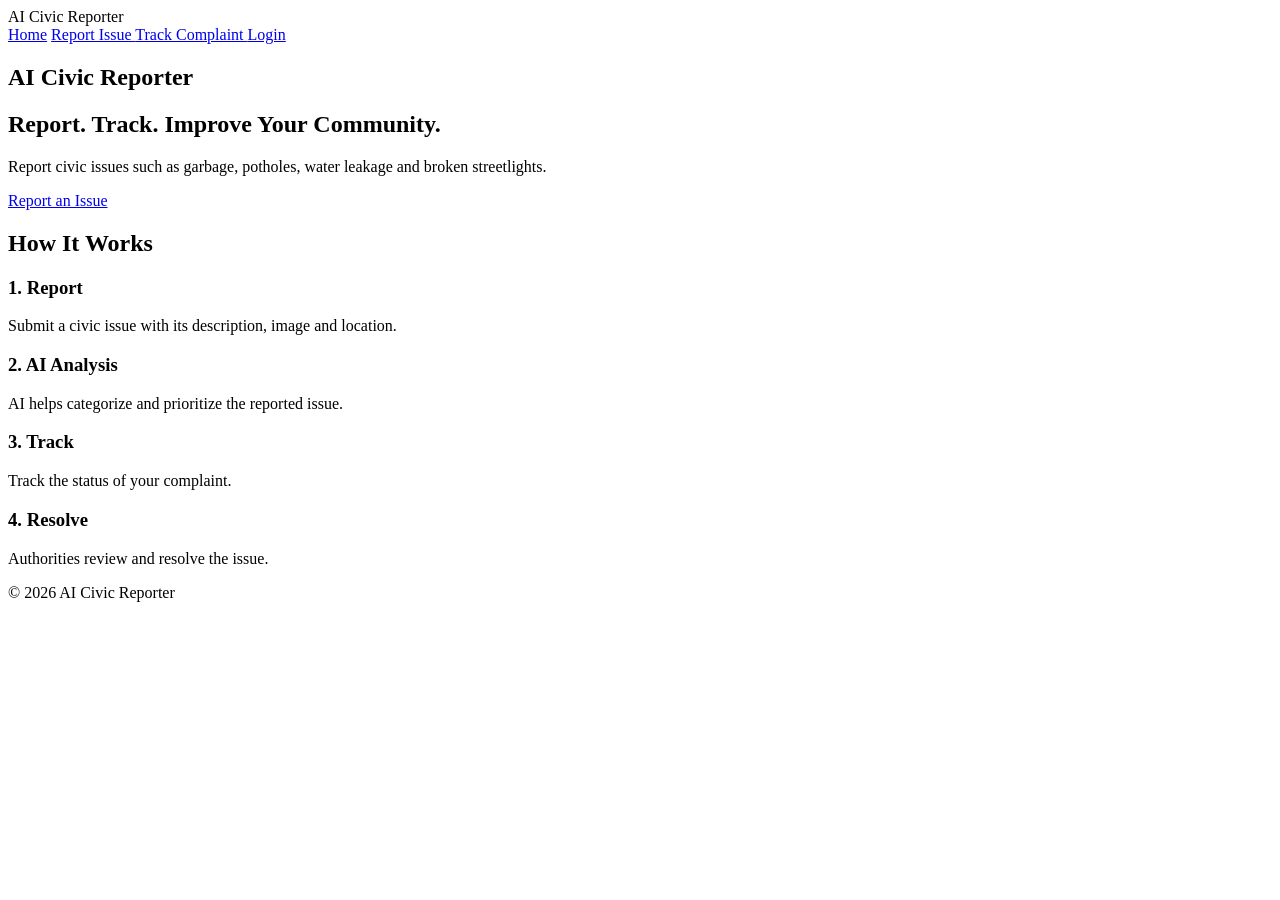
==== index.html @ 30820e05 "Add files via upload" ====
<!DOCTYPE html>
<html lang="en">

<head>

    <meta charset="UTF-8">

    <meta name="viewport" content="width=device-width, initial-scale=1.0">

    <title>AI Civic Reporter</title>

    <link rel="stylesheet" href="css/style.css">

</head>

<body>

    <nav class="navbar">

        <div class="logo">
            AI Civic Reporter
        </div>

        <div class="nav-links">

            <a href="index.html">Home</a>

            <a href="report.html">
                Report Issue
            </a>

            <a href="track.html">
                Track Complaint
            </a>

            <a href="login.html">
                Login
            </a>

        </div>

    </nav>


    <section class="hero">

        <div class="hero-content">

            <h1>AI Civic Reporter</h1>

            <h2>Report. Track. Improve Your Community.</h2>

            <p>
                Report civic issues such as garbage,
                potholes, water leakage and broken streetlights.
            </p>

            <a href="report.html" class="button">
                Report an Issue
            </a>

        </div>

    </section>


    <section class="how-it-works">

        <h2>How It Works</h2>

        <div class="cards">

            <div class="card">

                <h3>1. Report</h3>

                <p>
                    Submit a civic issue with its
                    description, image and location.
                </p>

            </div>


            <div class="card">

                <h3>2. AI Analysis</h3>

                <p>
                    AI helps categorize and prioritize
                    the reported issue.
                </p>

            </div>


            <div class="card">

                <h3>3. Track</h3>

                <p>
                    Track the status of your complaint.
                </p>

            </div>


            <div class="card">

                <h3>4. Resolve</h3>

                <p>
                    Authorities review and resolve
                    the issue.
                </p>

            </div>

        </div>

    </section>


    <footer>

        <p>
            © 2026 AI Civic Reporter
        </p>

    </footer>

</body>

</html>
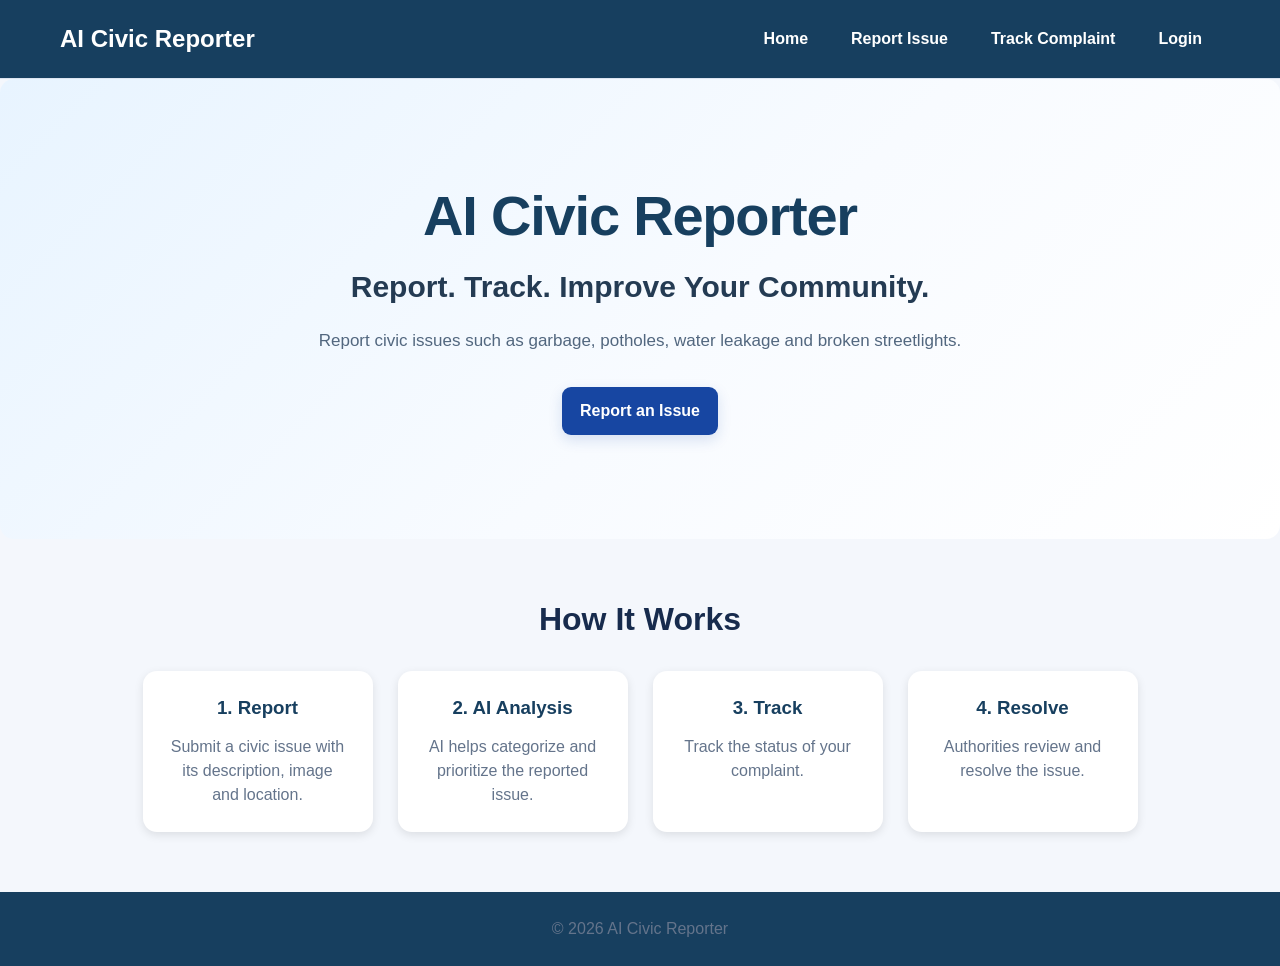
==== commit 611f8da3: "Modify stylesheet link in index.html Updated stylesheet link to include versioning." ====
--- a/index.html
+++ b/index.html
@@ -9,7 +9,7 @@
 
     <title>AI Civic Reporter</title>
 
-    <link rel="stylesheet" href="css/style.css">
+    <link rel="stylesheet" href="./css/style.css?v=2">
 
 </head>
 
@@ -131,4 +131,4 @@
 
 </body>
 
-</html>+</html>
--- a/css/style.css
+++ b/css/style.css
@@ -0,0 +1,629 @@
+* {
+    margin: 0;
+    padding: 0;
+    box-sizing: border-box;
+}
+
+body {
+    font-family: Arial, sans-serif;
+    background-color: #f5f7fa;
+    color: #222;
+}
+
+
+/* Navigation Bar */
+
+.navbar {
+    display: flex;
+    justify-content: space-between;
+    align-items: center;
+
+    padding: 20px 60px;
+
+    background-color: #173f5f;
+    color: white;
+}
+
+.logo {
+    font-size: 24px;
+    font-weight: bold;
+}
+
+.nav-links {
+    display: flex;
+    gap: 25px;
+}
+
+.nav-links a {
+    color: white;
+    text-decoration: none;
+}
+
+.nav-links a:hover {
+    text-decoration: underline;
+}
+
+
+/* Main Section */
+
+/* ===== PROFESSIONAL HOMEPAGE HERO ===== */
+
+.hero {
+    min-height: 460px;
+    padding: 65px 24px;
+
+    display: flex;
+    justify-content: center;
+    align-items: center;
+
+    text-align: center;
+
+    background: linear-gradient(
+        135deg,
+        #e8f4ff 0%,
+        #f8fbff 55%,
+        #ffffff 100%
+    );
+}
+
+.hero-content {
+    width: 100%;
+    max-width: 820px;
+    margin: 0 auto;
+}
+
+.hero h1 {
+    font-size: clamp(36px, 5vw, 56px);
+    line-height: 1.15;
+    margin: 0 0 18px;
+    color: #173f5f;
+    letter-spacing: -1.2px;
+}
+
+.hero h2 {
+    font-size: clamp(21px, 3vw, 30px);
+    line-height: 1.4;
+    margin: 0 0 18px;
+    color: #243b53;
+}
+
+.hero p {
+    max-width: 700px;
+    margin: 0 auto 30px;
+    font-size: 17px;
+    line-height: 1.8;
+    color: #52677f;
+}
+
+/* Main call-to-action button */
+
+.button {
+    display: inline-block;
+    padding: 14px 28px;
+
+    background: #1746a2;
+    color: #ffffff;
+
+    text-decoration: none;
+    font-weight: 600;
+    border: 1px solid #1746a2;
+    border-radius: 10px;
+
+    box-shadow: 0 5px 14px rgba(23, 70, 162, 0.15);
+    transition: background 0.2s ease,
+                box-shadow 0.2s ease,
+                transform 0.2s ease;
+}
+
+.button:hover {
+    background: #103477;
+    border-color: #103477;
+    box-shadow: 0 8px 18px rgba(23, 70, 162, 0.22);
+    transform: translateY(-2px);
+}
+
+/* Mobile responsiveness */
+
+@media (max-width: 600px) {
+    .hero {
+        min-height: 380px;
+        padding: 48px 20px;
+    }
+
+    .hero h1 {
+        letter-spacing: -0.5px;
+    }
+
+    .hero p {
+        font-size: 16px;
+    }
+}
+
+
+/* Cards */
+
+.how-it-works {
+    padding: 60px;
+
+    text-align: center;
+}
+
+.how-it-works h2 {
+    font-size: 32px;
+
+    margin-bottom: 30px;
+}
+
+.cards {
+    display: flex;
+
+    justify-content: center;
+
+    gap: 25px;
+
+    flex-wrap: wrap;
+}
+
+.card {
+    width: 230px;
+
+    padding: 25px;
+
+    background-color: white;
+
+    border-radius: 10px;
+
+    box-shadow: 0 3px 10px rgba(0,0,0,0.1);
+}
+
+.card h3 {
+    margin-bottom: 15px;
+
+    color: #173f5f;
+}
+
+.card p {
+    line-height: 1.5;
+}
+
+
+/* Footer */
+
+footer {
+    text-align: center;
+
+    padding: 20px;
+
+    background-color: #173f5f;
+
+    color: white;
+}
+/* Report Form */
+
+
+/* ===== REPORT FORM DESIGN ===== */
+
+.form-section {
+    width: calc(100% - 32px);
+    max-width: 720px;
+    margin: 40px auto;
+    padding: 32px;
+
+    background: #ffffff;
+    border: 1px solid #e5ebf5;
+    border-radius: 16px;
+
+    box-shadow: 0 8px 28px rgba(23, 43, 77, 0.08);
+}
+
+.form-section h1 {
+    text-align: center;
+    color: #173f5f;
+    font-size: 32px;
+    margin: 0 0 10px;
+}
+
+.form-intro {
+    text-align: center;
+    margin: 0 0 28px;
+    color: #64748b;
+    line-height: 1.7;
+}
+
+form {
+    display: flex;
+    flex-direction: column;
+    gap: 12px;
+}
+
+label {
+    display: block;
+    font-weight: 600;
+    margin-top: 8px;
+    color: #173f5f;
+}
+
+input,
+select,
+textarea {
+    width: 100%;
+    padding: 13px 14px;
+    border: 1px solid #d5dfed;
+    border-radius: 9px;
+    font-size: 16px;
+    font-family: inherit;
+    color: #172b4d;
+    background: #ffffff;
+    transition: border-color 0.2s ease,
+                box-shadow 0.2s ease;
+}
+
+input:focus,
+select:focus,
+textarea:focus {
+    outline: none;
+    border-color: #1746a2;
+    box-shadow: 0 0 0 3px rgba(23, 70, 162, 0.12);
+}
+
+input::placeholder,
+textarea::placeholder {
+    color: #8996a8;
+}
+
+textarea {
+    min-height: 130px;
+    resize: vertical;
+}
+
+input[type="file"] {
+    padding: 10px;
+    background: #f8faff;
+    cursor: pointer;
+}
+
+form .button {
+    margin-top: 18px;
+    border: none;
+    cursor: pointer;
+    font-size: 16px;
+    font-weight: 600;
+    border-radius: 9px;
+}
+
+/* Small-screen layout */
+
+@media (max-width: 600px) {
+    .form-section {
+        width: calc(100% - 24px);
+        margin: 24px auto;
+        padding: 22px 18px;
+        border-radius: 12px;
+    }
+
+    .form-section h1 {
+        font-size: 27px;
+    }
+}
+
+/* Track Complaint */
+
+
+/* ===== PROFESSIONAL TRACK COMPLAINT PAGE ===== */
+
+.track-section {
+    width: calc(100% - 32px);
+    max-width: 680px;
+    margin: 40px auto;
+    padding: 34px;
+
+    background: #ffffff;
+    border: 1px solid #e5ebf5;
+    border-radius: 16px;
+    box-shadow: 0 8px 28px rgba(23, 43, 77, 0.08);
+
+    text-align: center;
+}
+
+.track-section h1 {
+    color: #173f5f;
+    font-size: 32px;
+    margin: 0 0 12px;
+}
+
+.track-section > p {
+    color: #64748b;
+    line-height: 1.7;
+    margin: 0 0 28px;
+}
+
+#trackForm {
+    text-align: left;
+}
+
+#trackForm .button {
+    width: 100%;
+    margin-top: 16px;
+    border-radius: 9px;
+}
+
+.complaint-result {
+    margin-top: 28px;
+    text-align: left;
+}
+
+.status-card {
+    padding: 24px;
+    background: #f7faff;
+    border: 1px solid #e0e9f7;
+    border-left: 5px solid #1746a2;
+    border-radius: 12px;
+    overflow-wrap: anywhere;
+}
+
+.status-card h2 {
+    color: #173f5f;
+    margin: 0 0 16px;
+    font-size: 23px;
+}
+
+.status-card p {
+    margin: 10px 0;
+    color: #52677f;
+    line-height: 1.6;
+}
+
+/* Responsive tracking page */
+
+@media (max-width: 600px) {
+    .track-section {
+        margin: 24px auto;
+        padding: 22px 18px;
+        border-radius: 12px;
+    }
+
+    .track-section h1 {
+        font-size: 27px;
+    }
+
+    .status-card {
+        padding: 18px;
+    }
+}
+
+/* =========================
+   ADMIN DASHBOARD
+   ========================= */
+
+.admin-section {
+    max-width: 1100px;
+    margin: 50px auto;
+    padding: 30px;
+}
+
+.admin-section h1 {
+    text-align: center;
+    color: #173f5f;
+    margin-bottom: 10px;
+}
+
+.admin-section > p {
+    text-align: center;
+    color: #666;
+    margin-bottom: 35px;
+}
+
+
+/* Dashboard Cards */
+
+.dashboard-cards {
+    display: flex;
+    gap: 25px;
+    justify-content: center;
+    margin-bottom: 40px;
+}
+
+.dashboard-card {
+    background-color: white;
+    width: 250px;
+    padding: 25px;
+    text-align: center;
+    border-radius: 12px;
+    box-shadow: 0 4px 15px rgba(0, 0, 0, 0.1);
+}
+
+.dashboard-card h2 {
+    font-size: 32px;
+    color: #173f5f;
+    margin-bottom: 10px;
+}
+
+.dashboard-card p {
+    color: #666;
+    font-size: 16px;
+}
+
+
+/* Complaint Table */
+
+.complaint-table {
+    background-color: white;
+    padding: 25px;
+    border-radius: 12px;
+    box-shadow: 0 4px 15px rgba(0, 0, 0, 0.1);
+    overflow-x: auto;
+}
+
+.complaint-table h2 {
+    color: #173f5f;
+    margin-bottom: 20px;
+}
+
+.complaint-table table {
+    width: 100%;
+    border-collapse: collapse;
+}
+
+.complaint-table th,
+.complaint-table td {
+    padding: 14px;
+    border-bottom: 1px solid #ddd;
+    text-align: left;
+}
+
+.complaint-table th {
+    background-color: #173f5f;
+    color: white;
+}
+
+.complaint-table tr:hover {
+    background-color: #f5f7fa;
+}
+
+/* ===== PROFESSIONAL CIVIC REPORTER THEME ===== */
+
+:root {
+    --primary: #1746a2;
+    --primary-dark: #103477;
+    --background: #f4f7fc;
+    --surface: #ffffff;
+    --text: #172b4d;
+    --muted: #64748b;
+    --border: #dce4f0;
+    --success: #16835d;
+    --radius: 14px;
+}
+
+* {
+    box-sizing: border-box;
+}
+
+body {
+    margin: 0;
+    font-family: "Segoe UI", Arial, sans-serif;
+    background: var(--background);
+    color: var(--text);
+    line-height: 1.6;
+}
+
+h1, h2, h3 {
+    color: var(--text);
+    line-height: 1.3;
+}
+
+p {
+    color: var(--muted);
+}
+
+nav {
+    background: var(--surface);
+    border-bottom: 1px solid var(--border);
+    padding: 16px 5%;
+}
+
+nav a {
+    color: var(--text);
+    text-decoration: none;
+    font-weight: 600;
+    margin-right: 18px;
+    transition: color 0.2s ease;
+}
+
+nav a:hover {
+    color: var(--primary);
+}
+
+button,
+.button {
+    background: var(--primary);
+    color: white;
+    border: none;
+    border-radius: 9px;
+    padding: 11px 18px;
+    font: inherit;
+    font-weight: 600;
+    cursor: pointer;
+    transition: background 0.2s ease,
+                transform 0.2s ease;
+}
+
+button:hover,
+.button:hover {
+    background: var(--primary-dark);
+    transform: translateY(-1px);
+}
+
+input,
+select,
+textarea {
+    width: 100%;
+    padding: 12px 14px;
+    margin-top: 6px;
+    border: 1px solid var(--border);
+    border-radius: 9px;
+    background: white;
+    color: var(--text);
+    font: inherit;
+}
+
+input:focus,
+select:focus,
+textarea:focus {
+    outline: 2px solid #b8d0ff;
+    border-color: var(--primary);
+}
+
+label {
+    display: block;
+    margin-top: 16px;
+    font-weight: 600;
+    color: var(--text);
+}
+
+img {
+    max-width: 100%;
+}
+
+.card,
+.stat-card,
+section {
+    border-radius: var(--radius);
+}
+
+table {
+    width: 100%;
+    border-collapse: collapse;
+    background: white;
+}
+
+th, td {
+    padding: 13px;
+    border-bottom: 1px solid var(--border);
+    text-align: left;
+}
+
+th {
+    background: #edf3ff;
+    color: var(--text);
+}
+
+footer {
+    color: var(--muted);
+    text-align: center;
+    padding: 24px 12px;
+}
+
+@media (max-width: 600px) {
+    nav {
+        padding: 12px 4%;
+    }
+
+    nav a {
+        display: inline-block;
+        margin: 4px 10px 4px 0;
+    }
+
+    th, td {
+        padding: 9px;
+    }
+}
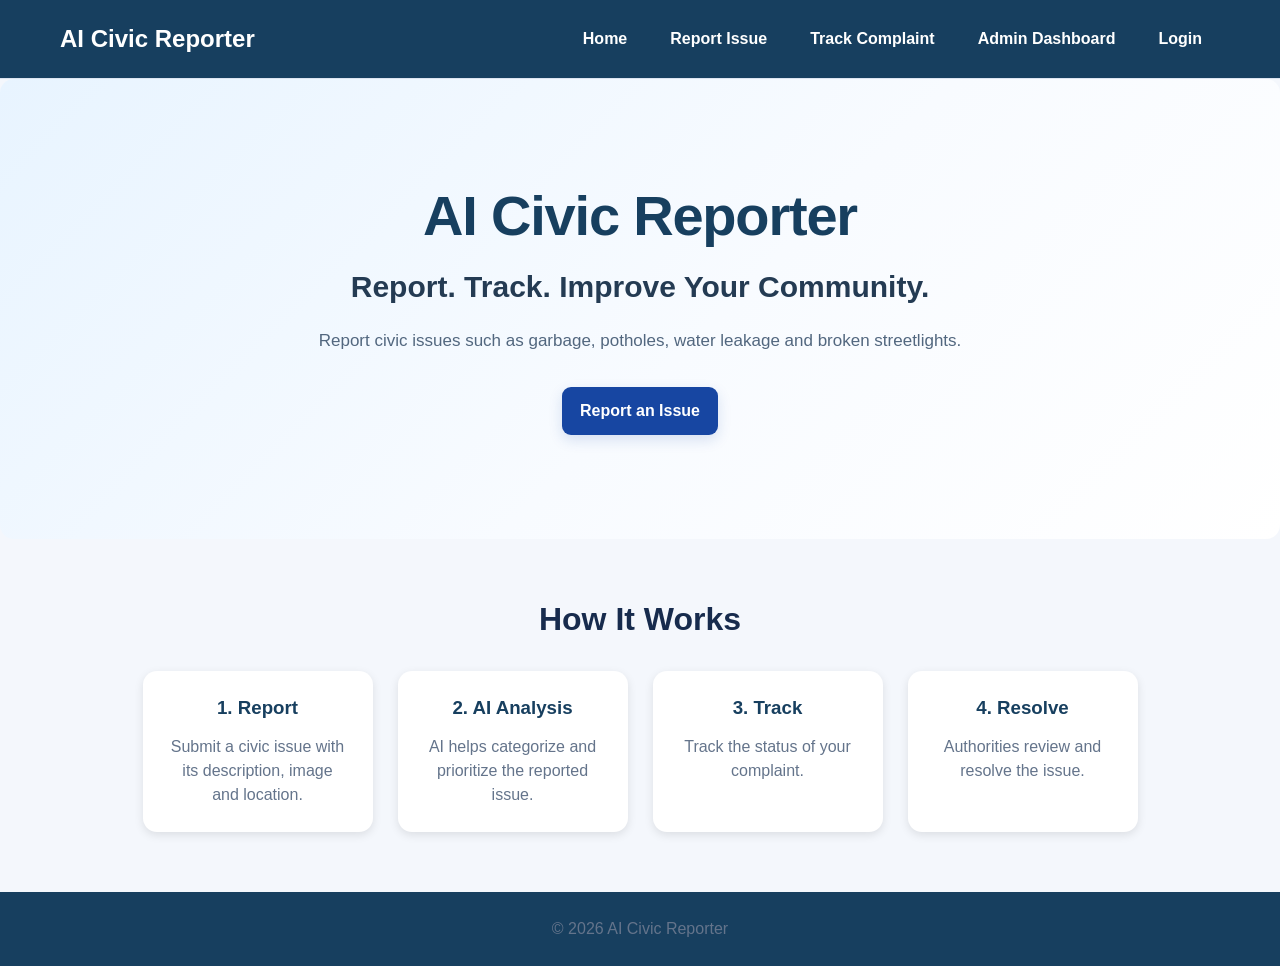
==== commit f4dd0f6a: "Update index.html via AI Civic Reporter deploy" ====
--- a/index.html
+++ b/index.html
@@ -1,134 +1,138 @@
-<!DOCTYPE html>
-<html lang="en">
-
-<head>
-
-    <meta charset="UTF-8">
-
-    <meta name="viewport" content="width=device-width, initial-scale=1.0">
-
-    <title>AI Civic Reporter</title>
-
-    <link rel="stylesheet" href="./css/style.css?v=2">
-
-</head>
-
-<body>
-
-    <nav class="navbar">
-
-        <div class="logo">
-            AI Civic Reporter
-        </div>
-
-        <div class="nav-links">
-
-            <a href="index.html">Home</a>
-
-            <a href="report.html">
-                Report Issue
-            </a>
-
-            <a href="track.html">
-                Track Complaint
-            </a>
-
-            <a href="login.html">
-                Login
-            </a>
-
-        </div>
-
-    </nav>
-
-
-    <section class="hero">
-
-        <div class="hero-content">
-
-            <h1>AI Civic Reporter</h1>
-
-            <h2>Report. Track. Improve Your Community.</h2>
-
-            <p>
-                Report civic issues such as garbage,
-                potholes, water leakage and broken streetlights.
-            </p>
-
-            <a href="report.html" class="button">
-                Report an Issue
-            </a>
-
-        </div>
-
-    </section>
-
-
-    <section class="how-it-works">
-
-        <h2>How It Works</h2>
-
-        <div class="cards">
-
-            <div class="card">
-
-                <h3>1. Report</h3>
-
-                <p>
-                    Submit a civic issue with its
-                    description, image and location.
-                </p>
-
-            </div>
-
-
-            <div class="card">
-
-                <h3>2. AI Analysis</h3>
-
-                <p>
-                    AI helps categorize and prioritize
-                    the reported issue.
-                </p>
-
-            </div>
-
-
-            <div class="card">
-
-                <h3>3. Track</h3>
-
-                <p>
-                    Track the status of your complaint.
-                </p>
-
-            </div>
-
-
-            <div class="card">
-
-                <h3>4. Resolve</h3>
-
-                <p>
-                    Authorities review and resolve
-                    the issue.
-                </p>
-
-            </div>
-
-        </div>
-
-    </section>
-
-
-    <footer>
-
-        <p>
-            © 2026 AI Civic Reporter
-        </p>
-
-    </footer>
-
-</body>
-
-</html>
+<!DOCTYPE html>
+<html lang="en">
+
+<head>
+
+    <meta charset="UTF-8">
+
+    <meta name="viewport" content="width=device-width, initial-scale=1.0">
+
+    <title>AI Civic Reporter</title>
+
+    <link rel="stylesheet" href="css/style.css">
+
+</head>
+
+<body>
+
+    <nav class="navbar">
+
+        <div class="logo">
+            AI Civic Reporter
+        </div>
+
+        <div class="nav-links">
+
+            <a href="index.html">Home</a>
+
+            <a href="report.html">
+                Report Issue
+            </a>
+
+            <a href="track.html">
+                Track Complaint
+            </a>
+
+            <a href="admin.html">
+                Admin Dashboard
+            </a>
+
+            <a href="login.html">
+                Login
+            </a>
+
+        </div>
+
+    </nav>
+
+
+    <section class="hero">
+
+        <div class="hero-content">
+
+            <h1>AI Civic Reporter</h1>
+
+            <h2>Report. Track. Improve Your Community.</h2>
+
+            <p>
+                Report civic issues such as garbage,
+                potholes, water leakage and broken streetlights.
+            </p>
+
+            <a href="report.html" class="button">
+                Report an Issue
+            </a>
+
+        </div>
+
+    </section>
+
+
+    <section class="how-it-works">
+
+        <h2>How It Works</h2>
+
+        <div class="cards">
+
+            <div class="card">
+
+                <h3>1. Report</h3>
+
+                <p>
+                    Submit a civic issue with its
+                    description, image and location.
+                </p>
+
+            </div>
+
+
+            <div class="card">
+
+                <h3>2. AI Analysis</h3>
+
+                <p>
+                    AI helps categorize and prioritize
+                    the reported issue.
+                </p>
+
+            </div>
+
+
+            <div class="card">
+
+                <h3>3. Track</h3>
+
+                <p>
+                    Track the status of your complaint.
+                </p>
+
+            </div>
+
+
+            <div class="card">
+
+                <h3>4. Resolve</h3>
+
+                <p>
+                    Authorities review and resolve
+                    the issue.
+                </p>
+
+            </div>
+
+        </div>
+
+    </section>
+
+
+    <footer>
+
+        <p>
+            © 2026 AI Civic Reporter
+        </p>
+
+    </footer>
+
+</body>
+
+</html>
